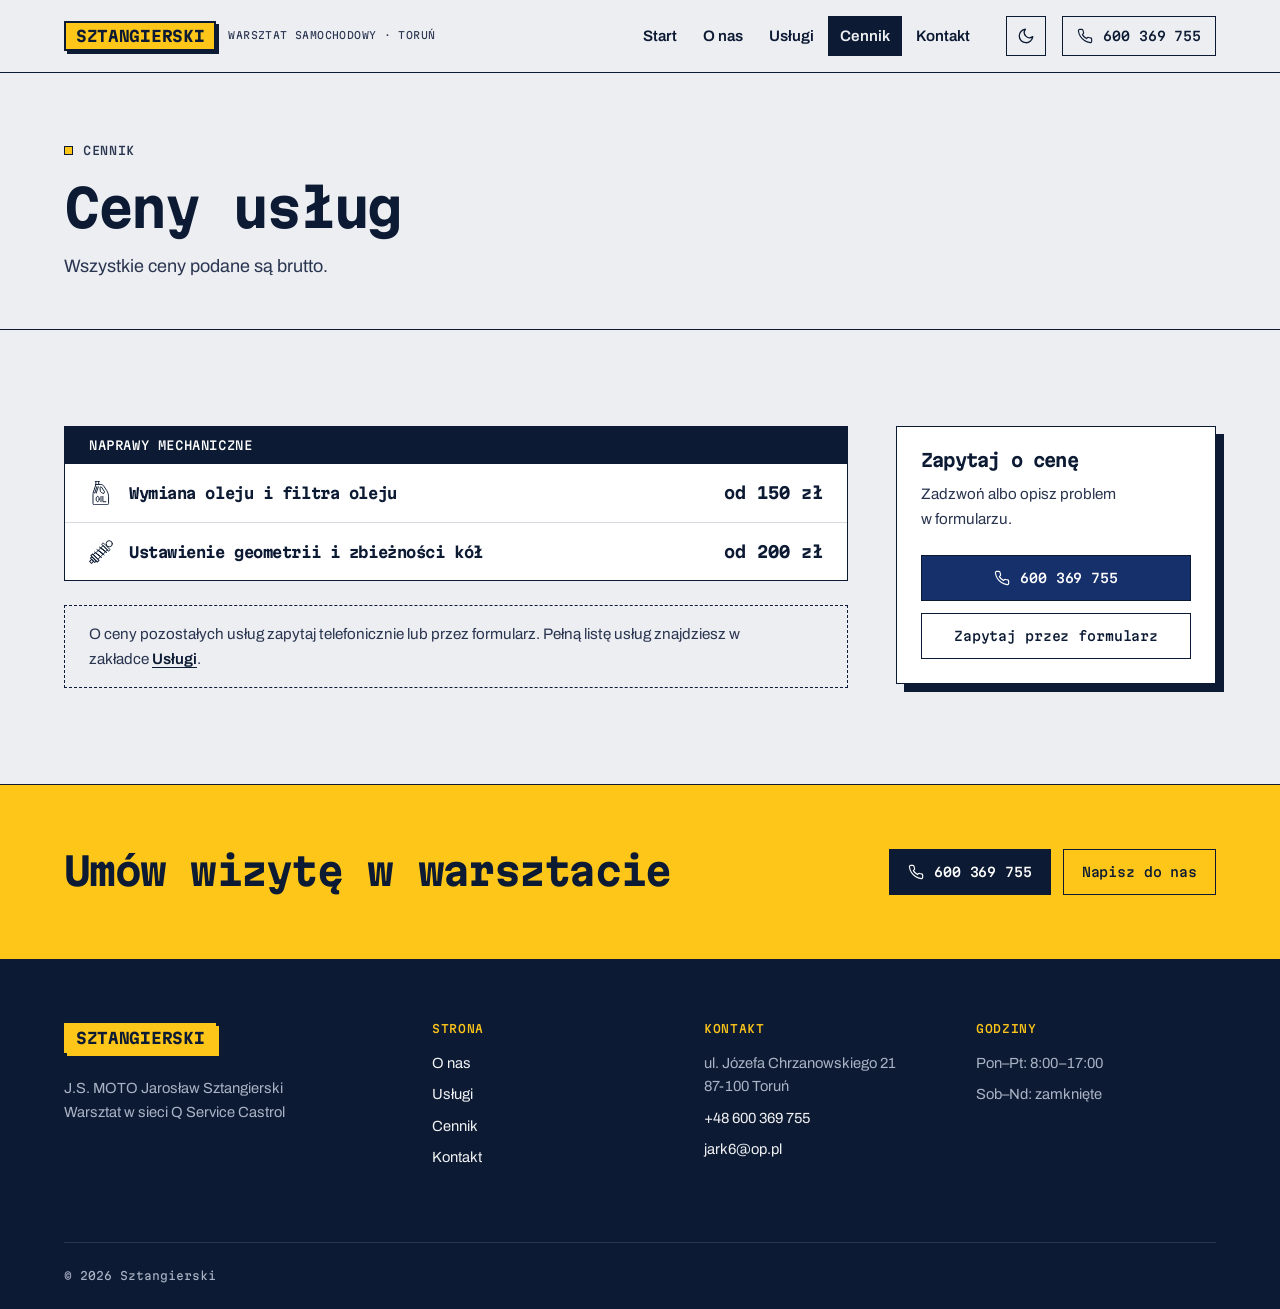
==== cennik.html @ b0773cef "Strona warsztatu Sztangierski – propozycja dla klienta Pięć podstron (start, o nas, usługi, cennik, " ====
<!DOCTYPE html>
<html lang="pl">
<head>
  <meta charset="UTF-8">
  <meta name="viewport" content="width=device-width, initial-scale=1">
  <title>Cennik – Sztangierski, warsztat samochodowy Toruń</title>
  <meta name="description" content="Cennik warsztatu J.S. MOTO w Toruniu: wymiana oleju i filtra oleju od 150 zł brutto, geometria i zbieżność kół od 200 zł brutto.">
  <meta name="theme-color" content="#eceef2">
  <meta name="color-scheme" content="light dark">
  <script>
    (function () {
      var d = document.documentElement, t = null;
      d.classList.add("js");
      try { t = localStorage.getItem("theme"); } catch (e) {}
      if (t !== "light" && t !== "dark") t = matchMedia("(prefers-color-scheme: dark)").matches ? "dark" : "light";
      d.setAttribute("data-theme", t);
    })();
  </script>
  <link rel="preconnect" href="https://fonts.googleapis.com">
  <link rel="preconnect" href="https://fonts.gstatic.com" crossorigin>
  <link href="https://fonts.googleapis.com/css2?family=Martian+Mono:wght@400;500;700&family=Archivo:wght@400;500;600;700&display=swap" rel="stylesheet">
  <link rel="stylesheet" href="css/style.css?v=8">
</head>
<body>
  <a href="#main" class="skip-link">Przejdź do treści</a>

  <header class="header">
    <div class="container header-inner">
      <a href="index.html" class="brand" aria-label="Sztangierski – strona główna">
        <span class="brand-name">Sztangierski</span>
        <span class="brand-sub">Warsztat samochodowy · Toruń</span>
      </a>
      <nav id="nav" class="nav" aria-label="Główna nawigacja">
        <ul class="nav-list">
          <li><a class="nav-link" href="index.html">Start</a></li>
          <li><a class="nav-link" href="o-nas.html">O nas</a></li>
          <li><a class="nav-link" href="uslugi.html">Usługi</a></li>
          <li><a class="nav-link" href="cennik.html" aria-current="page">Cennik</a></li>
          <li><a class="nav-link" href="kontakt.html">Kontakt</a></li>
          <li class="nav-mobile-cta"><a class="btn btn-primary btn-block" href="tel:+48600369755"><svg class="phone-ico" viewBox="0 0 24 24" fill="none" stroke="currentColor" stroke-width="1.75" stroke-linecap="round" stroke-linejoin="round" aria-hidden="true"><path d="M22 16.9v3a2 2 0 0 1-2.2 2 19.8 19.8 0 0 1-8.6-3.1 19.5 19.5 0 0 1-6-6A19.8 19.8 0 0 1 2.1 4.2 2 2 0 0 1 4.1 2h3a2 2 0 0 1 2 1.7c.1 1 .4 1.9.7 2.8a2 2 0 0 1-.5 2.1L8.1 9.9a16 16 0 0 0 6 6l1.3-1.3a2 2 0 0 1 2.1-.4c.9.3 1.8.6 2.8.7a2 2 0 0 1 1.7 2z"/></svg>Zadzwoń: 600 369 755</a></li>
        </ul>
      </nav>
      <button class="theme-toggle" type="button" aria-label="Włącz ciemny motyw" aria-pressed="false" title="Zmień motyw">
        <span class="theme-icon theme-icon-sun"><svg viewBox="0 0 24 24" fill="none" stroke="currentColor" stroke-width="1.75" stroke-linecap="round" stroke-linejoin="round" aria-hidden="true"><circle cx="12" cy="12" r="4"/><path d="M12 2v2M12 20v2M4.9 4.9l1.4 1.4M17.7 17.7l1.4 1.4M2 12h2M20 12h2M4.9 19.1l1.4-1.4M17.7 6.3l1.4-1.4"/></svg></span>
        <span class="theme-icon theme-icon-moon"><svg viewBox="0 0 24 24" fill="none" stroke="currentColor" stroke-width="1.75" stroke-linecap="round" stroke-linejoin="round" aria-hidden="true"><path d="M21 12.8A9 9 0 1 1 11.2 3a7 7 0 0 0 9.8 9.8z"/></svg></span>
      </button>
      <a class="btn btn-secondary btn-sm header-phone" href="tel:+48600369755"><svg class="phone-ico" viewBox="0 0 24 24" fill="none" stroke="currentColor" stroke-width="1.75" stroke-linecap="round" stroke-linejoin="round" aria-hidden="true"><path d="M22 16.9v3a2 2 0 0 1-2.2 2 19.8 19.8 0 0 1-8.6-3.1 19.5 19.5 0 0 1-6-6A19.8 19.8 0 0 1 2.1 4.2 2 2 0 0 1 4.1 2h3a2 2 0 0 1 2 1.7c.1 1 .4 1.9.7 2.8a2 2 0 0 1-.5 2.1L8.1 9.9a16 16 0 0 0 6 6l1.3-1.3a2 2 0 0 1 2.1-.4c.9.3 1.8.6 2.8.7a2 2 0 0 1 1.7 2z"/></svg>600 369 755</a>
      <button class="nav-toggle" aria-controls="nav" aria-expanded="false" aria-label="Otwórz menu">
        <svg class="icon-open" viewBox="0 0 24 24" fill="none" stroke="currentColor" stroke-width="1.75" stroke-linecap="round" stroke-linejoin="round" aria-hidden="true"><path d="M4 7h16M4 12h16M4 17h16"/></svg><svg class="icon-close" viewBox="0 0 24 24" fill="none" stroke="currentColor" stroke-width="1.75" stroke-linecap="round" stroke-linejoin="round" aria-hidden="true"><path d="M18 6 6 18M6 6l12 12"/></svg>
      </button>
    </div>
    <div class="scroll-progress" aria-hidden="true"><span></span></div>
  </header>

  <main id="main">
  <section class="page-head">
    <div class="container intro">
      <span class="kicker">Cennik</span>
      <h1 data-split>Ceny usług</h1>
      <p class="lead">Wszystkie ceny podane są brutto.</p>
    </div>
  </section>

    <section class="section">
      <div class="container price-layout">
        <div>
          <div class="price-group" data-reveal-group>
            <h2 data-reveal>Naprawy mechaniczne</h2>
            <div class="price-row" data-reveal><span class="svc-ico" style="-webkit-mask-image:url(images/ikony/oleje-filtry.svg);mask-image:url(images/ikony/oleje-filtry.svg)" aria-hidden="true"></span><span class="name">Wymiana oleju i filtra oleju</span><span class="val">od 150 zł</span></div>
            <div class="price-row" data-reveal><span class="svc-ico" style="-webkit-mask-image:url(images/ikony/zawieszenie.svg);mask-image:url(images/ikony/zawieszenie.svg)" aria-hidden="true"></span><span class="name">Ustawienie geometrii i zbieżności kół</span><span class="val">od 200 zł</span></div>
          </div>
          <p class="price-note" data-reveal>O ceny pozostałych usług zapytaj telefonicznie lub przez formularz. Pełną listę usług znajdziesz w zakładce <a href="uslugi.html">Usługi</a>.</p>
        </div>
        <aside class="price-aside" data-reveal>
          <h3>Zapytaj o cenę</h3>
          <p>Zadzwoń albo opisz problem w formularzu.</p>
          <a class="btn btn-primary btn-block" href="tel:+48600369755"><svg class="phone-ico" viewBox="0 0 24 24" fill="none" stroke="currentColor" stroke-width="1.75" stroke-linecap="round" stroke-linejoin="round" aria-hidden="true"><path d="M22 16.9v3a2 2 0 0 1-2.2 2 19.8 19.8 0 0 1-8.6-3.1 19.5 19.5 0 0 1-6-6A19.8 19.8 0 0 1 2.1 4.2 2 2 0 0 1 4.1 2h3a2 2 0 0 1 2 1.7c.1 1 .4 1.9.7 2.8a2 2 0 0 1-.5 2.1L8.1 9.9a16 16 0 0 0 6 6l1.3-1.3a2 2 0 0 1 2.1-.4c.9.3 1.8.6 2.8.7a2 2 0 0 1 1.7 2z"/></svg>600 369 755</a>
          <a class="btn btn-secondary btn-block" href="kontakt.html#formularz">Zapytaj przez formularz</a>
        </aside>
      </div>
    </section>

  <section class="cta-band">
    <div class="container cta-inner" data-reveal>
      <div>
        <h2>Umów wizytę w warsztacie</h2>
      </div>
      <div class="cta-actions">
        <a class="btn btn-band" href="tel:+48600369755"><svg class="phone-ico" viewBox="0 0 24 24" fill="none" stroke="currentColor" stroke-width="1.75" stroke-linecap="round" stroke-linejoin="round" aria-hidden="true"><path d="M22 16.9v3a2 2 0 0 1-2.2 2 19.8 19.8 0 0 1-8.6-3.1 19.5 19.5 0 0 1-6-6A19.8 19.8 0 0 1 2.1 4.2 2 2 0 0 1 4.1 2h3a2 2 0 0 1 2 1.7c.1 1 .4 1.9.7 2.8a2 2 0 0 1-.5 2.1L8.1 9.9a16 16 0 0 0 6 6l1.3-1.3a2 2 0 0 1 2.1-.4c.9.3 1.8.6 2.8.7a2 2 0 0 1 1.7 2z"/></svg>600 369 755</a>
        <a class="btn btn-ghost-light" href="kontakt.html#formularz">Napisz do nas</a>
      </div>
    </div>
  </section>
  </main>

  <footer class="footer">
    <div class="container">
      <div class="footer-grid">
        <div>
          <a href="index.html" class="brand" aria-label="Sztangierski – strona główna">
            <span class="brand-name">Sztangierski</span>
        <span class="brand-sub">Warsztat samochodowy · Toruń</span>
          </a>
          <p class="footer-about">J.S. MOTO Jarosław Sztangierski<br>Warsztat w sieci Q Service Castrol</p>
        </div>
        <div>
          <h3>Strona</h3>
          <ul>
            <li><a href="o-nas.html">O nas</a></li>
            <li><a href="uslugi.html">Usługi</a></li>
            <li><a href="cennik.html">Cennik</a></li>
            <li><a href="kontakt.html">Kontakt</a></li>
          </ul>
        </div>
        <div>
          <h3>Kontakt</h3>
          <ul>
            <li>ul. Józefa Chrzanowskiego 21<br>87-100 Toruń</li>
            <li><a href="tel:+48600369755">+48 600 369 755</a></li>
            <li><a href="mailto:jark6@op.pl">jark6@op.pl</a></li>
          </ul>
        </div>
        <div>
          <h3>Godziny</h3>
          <ul>
            <li>Pon–Pt: 8:00–17:00</li>
            <li>Sob–Nd: zamknięte</li>
          </ul>
        </div>
      </div>
      <div class="footer-bottom">
        <span>© <span data-year>2026</span> Sztangierski</span>
      </div>
    </div>
  </footer>

  <a href="#main" class="to-top" aria-label="Wróć na górę strony"><svg viewBox="0 0 24 24" fill="none" stroke="currentColor" stroke-width="1.75" stroke-linecap="round" stroke-linejoin="round" aria-hidden="true"><path d="M12 19V5M6 11l6-6 6 6"/></svg></a>

  <script src="js/main.js?v=8" defer></script>
</body>
</html>
---- css/style.css ----
/* =========================================================
   Sztangierski – warsztat samochodowy
   Styl: „warsztatowy” (inspiracja: szablon Fettle) –
   krój maszynowy, ostre krawędzie, cienkie ramki, twarde cienie.
   Motyw jasny:  niebieski / biały / jasnoszary
   Motyw ciemny: fiolet / czarny / ciemnoszary + żółte detale
   ========================================================= */

/* ---------- Tokeny: motyw jasny ---------- */
:root {
  /* Paleta A: granat i żółty – motyw jasny */
  --bg: #eceef2;               /* jasnoszare tło strony */
  --surface: #f6f7f9;          /* jaśniejsze sekcje */
  --card: #ffffff;             /* karty */
  --ink: #0c1a33;              /* granat – tekst i ramki */
  --text: #0c1a33;
  --text-2: #2a3550;
  --muted: #566079;
  --line: rgba(12, 26, 51, .16);   /* cienkie linie w tabelach */
  --line-strong: #0c1a33;          /* ramki kart */

  --primary: #16306b;          /* granatowe przyciski */
  --primary-hover: #10255a;
  --on-primary: #ffffff;
  --primary-text: #1a3a8a;     /* linki i wyróżnienia tekstu */
  --tag-bg: #ffc61a;           /* żółte plakietki i etykiety */
  --tag-text: #0c1a33;
  --shadow-hard: #0c1a33;      /* twardy granatowy cień kart */

  --strip-bg: #0c1a33;         /* granatowe paski nagłówków kart */
  --strip-text: #ffffff;
  --strip-accent: #ffc61a;

  --band-bg: #ffc61a;          /* żółty pas „Umów wizytę” */
  --band-text: #0c1a33;
  --band-btn-bg: #0c1a33;
  --band-btn-text: #ffffff;
  --band-btn-border: #0c1a33;

  --footer-bg: #0c1a33;
  --footer-text: #aab3c5;
  --footer-head: #ffc61a;

  --success: #15803d;
  --danger: #b91c1c;
  --map-filter: grayscale(.2);

  /* Typografia */
  --font-mono: "Martian Mono", ui-monospace, "SFMono-Regular", Consolas, monospace;
  --font-body: "Archivo", system-ui, -apple-system, "Segoe UI", sans-serif;

  /* Odstępy */
  --space-1: 4px;  --space-2: 8px;   --space-3: 12px; --space-4: 16px;
  --space-5: 24px; --space-6: 32px;  --space-7: 48px; --space-8: 64px;
  --space-9: 96px;
  --max: 1200px;

  /* Ruch */
  --ease-out: cubic-bezier(.16, 1, .3, 1);
  --ease-in: cubic-bezier(.7, 0, .84, 0);
  --ease-std: cubic-bezier(.4, 0, .2, 1);
  --dur-fast: 140ms;
  --dur: 220ms;
  --dur-slow: 600ms;

  color-scheme: light;
}

/* ---------- Tokeny: motyw ciemny ---------- */
:root[data-theme="dark"] {
  /* Paleta A: granat i żółty – motyw ciemny */
  --bg: #0a0f1c;               /* granatowa czerń */
  --surface: #0f1526;
  --card: #141b2d;             /* ciemnogranatowe karty */
  --ink: #e6eaf2;
  --text: #e6eaf2;
  --text-2: #c3cad8;
  --muted: #8e97ab;
  --line: rgba(230, 234, 242, .12);
  --line-strong: #2a3550;

  --primary: #ffc61a;          /* żółte przyciski */
  --primary-hover: #ffd34d;
  --on-primary: #0a0f1c;
  --primary-text: #7d9bff;     /* jasnoniebieskie linki */
  --tag-bg: #ffc61a;           /* żółte plakietki */
  --tag-text: #0a0f1c;
  --shadow-hard: #ffc61a;      /* żółty twardy cień */

  --strip-bg: #05080f;
  --strip-text: #e6eaf2;
  --strip-accent: #ffc61a;

  --band-bg: #ffc61a;
  --band-text: #0a0f1c;
  --band-btn-bg: #0a0f1c;
  --band-btn-text: #ffffff;
  --band-btn-border: #0a0f1c;

  --footer-bg: #05080f;
  --footer-text: #8e97ab;
  --footer-head: #ffc61a;

  --success: #4ade80;
  --danger: #f87171;
  --map-filter: invert(.92) hue-rotate(180deg) saturate(.6) brightness(.95);

  color-scheme: dark;
}

/* ---------- Baza ---------- */
*, *::before, *::after { box-sizing: border-box; }
html { scroll-behavior: smooth; -webkit-text-size-adjust: 100%; }
body {
  margin: 0; font-family: var(--font-body); font-size: 1rem; line-height: 1.6;
  color: var(--text); background: var(--bg); -webkit-font-smoothing: antialiased; overflow-x: hidden;
}
img, svg { display: block; max-width: 100%; }
h1, h2, h3, h4 {
  font-family: var(--font-mono); font-weight: 700; line-height: 1.12; letter-spacing: -0.045em;
  color: var(--ink); margin: 0; text-wrap: balance;
}
p { margin: 0; text-wrap: pretty; }
a { color: inherit; }
ul, ol { margin: 0; padding: 0; list-style: none; }
::selection { background: var(--tag-bg); color: var(--tag-text); }
:focus-visible { outline: 2px solid var(--primary); outline-offset: 3px; }
:root[data-theme="dark"] :focus-visible { outline-color: #ffc61a; }

.container { position: relative; width: 100%; max-width: var(--max); margin-inline: auto; padding-inline: 24px; }
@media (max-width: 640px) { .container { padding-inline: 16px; } }

.skip-link { position: absolute; left: 16px; top: -60px; z-index: 100; background: var(--ink); color: var(--bg); padding: 10px 16px; text-decoration: none; font-family: var(--font-mono); font-size: .8rem; transition: top var(--dur) var(--ease-out); }
.skip-link:focus { top: 12px; }

/* Etykieta sekcji: ▪ TEKST */
.kicker {
  display: inline-flex; align-items: center; gap: 10px;
  font-family: var(--font-mono); font-size: .72rem; font-weight: 500; letter-spacing: .06em;
  text-transform: uppercase; color: var(--text-2);
}
.kicker::before { content: ""; width: 9px; height: 9px; background: var(--tag-bg); border: 1px solid var(--ink); flex-shrink: 0; transition: transform var(--dur-slow) var(--ease-out); }
.lead { font-size: 1.125rem; line-height: 1.6; color: var(--text-2); }
.muted { color: var(--muted); }

/* ---------- Nagłówek ---------- */
.header {
  position: sticky; top: 0; z-index: 50; background: var(--bg);
  border-bottom: 1px solid var(--line-strong);
  transition: background-color var(--dur) var(--ease-std);
}
.header-inner { display: flex; align-items: center; gap: var(--space-4); height: 72px; }
.scroll-progress { position: absolute; left: 0; right: 0; bottom: -1px; height: 3px; pointer-events: none; }
.scroll-progress span { display: block; height: 100%; background: var(--tag-bg); transform-origin: left; transform: scaleX(var(--progress, 0)); }

/* Logo jako plakietka */
.brand { display: flex; align-items: center; gap: 12px; text-decoration: none; margin-right: auto; }
.brand-name {
  display: inline-block; padding: 6px 10px 5px;
  font-family: var(--font-mono); font-weight: 700; font-size: .95rem; letter-spacing: -.02em; text-transform: uppercase; line-height: 1;
  background: var(--tag-bg); color: var(--tag-text); border: 2px solid var(--ink);
  box-shadow: 3px 3px 0 var(--ink);
  transition: transform var(--dur) var(--ease-out), box-shadow var(--dur) var(--ease-out);
}
.brand:hover .brand-name { transform: translate(-2px, -2px); box-shadow: 5px 5px 0 var(--ink); }
.brand-sub { font-family: var(--font-mono); font-size: .62rem; line-height: 1.35; letter-spacing: .04em; text-transform: uppercase; color: var(--text-2); white-space: nowrap; }
@media (max-width: 1100px) { .brand-sub { display: none; } }

.nav { margin-right: var(--space-2); }
.nav-list { display: flex; gap: 2px; }
.nav-link {
  position: relative; display: block; padding: 8px 12px;
  font-weight: 600; font-size: .95rem; color: var(--ink); text-decoration: none;
}
.nav-link::after { content: ""; position: absolute; left: 12px; right: 12px; bottom: 3px; height: 2px; background: var(--ink); transform: scaleX(0); transform-origin: left; transition: transform var(--dur) var(--ease-out); }
.nav-link:hover::after { transform: scaleX(1); }
.nav-link[aria-current="page"] { background: var(--ink); color: var(--bg); }
.nav-link[aria-current="page"]::after { display: none; }

.theme-toggle {
  position: relative; width: 40px; height: 40px; flex-shrink: 0; border: 1px solid var(--ink);
  background: transparent; color: var(--ink); cursor: pointer; display: grid; place-items: center; overflow: hidden;
  transition: background-color var(--dur-fast) var(--ease-std), transform var(--dur-fast) var(--ease-std);
}
.theme-toggle:hover { background: var(--card); }
.theme-toggle:active { transform: scale(.94); }
.theme-icon { position: absolute; inset: 0; display: grid; place-items: center; transition: transform 450ms var(--ease-out), opacity 250ms var(--ease-std); }
.theme-icon svg { width: 18px; height: 18px; }
:root[data-theme="dark"] .theme-icon-sun { color: #ffc61a; }
:root[data-theme="light"] .theme-icon-sun, :root:not([data-theme]) .theme-icon-sun { transform: rotate(90deg) scale(.4); opacity: 0; }
:root[data-theme="dark"] .theme-icon-moon { transform: rotate(-90deg) scale(.4); opacity: 0; }

.header-phone { display: inline-flex; }

.nav-toggle {
  display: none; width: 40px; height: 40px; border: 1px solid var(--ink); background: transparent; cursor: pointer;
  align-items: center; justify-content: center; color: var(--ink);
}
.nav-toggle svg { width: 20px; height: 20px; }
.nav-toggle .icon-close { display: none; }
.nav-toggle[aria-expanded="true"] { background: var(--ink); color: var(--bg); }
.nav-toggle[aria-expanded="true"] .icon-open { display: none; }
.nav-toggle[aria-expanded="true"] .icon-close { display: block; }

@media (max-width: 960px) {
  .header .header-phone { display: none; }
  .brand-sub { display: none; }
  .nav-toggle { display: inline-flex; }
  .nav {
    position: absolute; top: 72px; left: 0; right: 0; margin: 0;
    background: var(--bg); border-bottom: 1px solid var(--line-strong);
    clip-path: inset(0 0 100% 0); visibility: hidden;
    transition: clip-path 200ms var(--ease-in), visibility 0s linear 200ms;
  }
  .nav.open { clip-path: inset(0 0 0 0); visibility: visible; transition: clip-path 380ms var(--ease-out), visibility 0s; }
  .nav-list { flex-direction: column; padding: 8px 16px 20px; gap: 0; }
  .nav-link { padding: 14px 4px; border-bottom: 1px solid var(--line); font-family: var(--font-mono); font-size: .9rem; }
  .nav-link[aria-current="page"] { background: none; color: var(--primary-text); }
  .nav-link::after { display: none; }
  .nav-mobile-cta { display: block !important; margin-top: 16px; }
}
.nav-mobile-cta { display: none; }

/* ---------- Przyciski ---------- */
.btn {
  position: relative; display: inline-flex; align-items: center; justify-content: center; gap: 10px;
  min-height: 46px; padding: 11px 18px;
  font-family: var(--font-mono); font-weight: 500; font-size: .8rem; letter-spacing: -.01em;
  text-decoration: none; cursor: pointer; border: 1px solid var(--ink); border-radius: 0;
  transition: transform var(--dur-fast) var(--ease-out), box-shadow var(--dur-fast) var(--ease-out),
              background-color var(--dur-fast) var(--ease-std), color var(--dur-fast) var(--ease-std);
}
.btn svg { width: 16px; height: 16px; flex-shrink: 0; transition: transform var(--dur) var(--ease-out); }
.btn:hover { transform: translate(-2px, -2px); box-shadow: 3px 3px 0 var(--ink); }
.btn:active { transform: translate(0, 0); box-shadow: 0 0 0 var(--ink); }
.btn-primary { background: var(--primary); color: var(--on-primary); border-color: var(--ink); }
.btn-primary:hover .arrow { transform: translateX(3px); }
.btn-secondary { background: transparent; color: var(--ink); }
.btn-secondary:hover { background: var(--card); }
.btn-band { background: var(--band-btn-bg); color: var(--band-btn-text); border-color: var(--band-btn-bg); }
.btn-band:hover { box-shadow: 3px 3px 0 var(--band-btn-border); }
.btn-ghost-light { color: var(--band-text); border-color: var(--band-text); background: transparent; }
.btn-ghost-light:hover { box-shadow: 3px 3px 0 var(--band-text); }
.btn-sm { min-height: 40px; padding: 8px 14px; }
.btn-block { width: 100%; }
.btn:hover .phone-ico { animation: ring 600ms var(--ease-std); }
@keyframes ring { 0%, 100% { transform: rotate(0); } 20% { transform: rotate(-14deg); } 40% { transform: rotate(12deg); } 60% { transform: rotate(-8deg); } 80% { transform: rotate(5deg); } }

.text-link {
  display: inline-flex; align-items: center; gap: 8px; padding: 6px 0;
  font-family: var(--font-mono); font-weight: 500; font-size: .8rem; color: var(--ink);
  text-decoration: underline; text-decoration-thickness: 1px; text-underline-offset: 5px;
}
.text-link svg { width: 16px; height: 16px; transition: transform var(--dur) var(--ease-out); }
.text-link:hover { color: var(--primary-text); }
.text-link:hover svg { transform: translateX(4px); }

/* ---------- Hero (strona główna) ---------- */
.hero { padding: var(--space-8) 0 var(--space-9); border-bottom: 1px solid var(--line-strong); }
.hero-grid { display: grid; grid-template-columns: 1.15fr .85fr; gap: var(--space-8); align-items: center; }
.hero .kicker {
  padding: 6px 12px 6px 10px; background: var(--card); border: 1px solid var(--line-strong);
}
.hero h1 { font-size: clamp(2.2rem, 4.6vw, 3.6rem); margin: var(--space-5) 0 var(--space-5); }
.hero .lead { max-width: 520px; }
.hero-actions { display: flex; flex-wrap: wrap; gap: var(--space-3); margin-top: var(--space-6); }
.hl { background: var(--tag-bg); color: var(--tag-text); padding: 0 .12em; margin: 0 -.04em; box-decoration-break: clone; -webkit-box-decoration-break: clone; }

.hero-facts { display: flex; flex-wrap: wrap; gap: var(--space-3) var(--space-5); margin-top: var(--space-6); }
.hero-facts li { display: flex; align-items: center; gap: 8px; font-family: var(--font-mono); font-size: .7rem; letter-spacing: .03em; text-transform: uppercase; color: var(--text-2); }
.hero-facts svg { width: 16px; height: 16px; color: var(--ink); }
@media (max-width: 900px) { .hero { padding: var(--space-7) 0 var(--space-8); } .hero-grid { grid-template-columns: 1fr; gap: var(--space-7); } }

/* Karta danych warsztatu (jak „karta cennika”) */
.info-panel {
  position: relative; background: var(--card); border: 1px solid var(--line-strong);
  box-shadow: 8px 8px 0 var(--shadow-hard);
}
.info-panel-head { background: var(--strip-bg); color: var(--strip-text); padding: var(--space-3) var(--space-5) var(--space-4); }
.info-panel-head .status { font-family: var(--font-mono); font-size: .68rem; text-transform: uppercase; letter-spacing: .04em; color: var(--strip-accent); }
.info-panel h2 { font-size: 1.05rem; margin-top: 6px; color: var(--strip-text); letter-spacing: -.03em; }
.status { display: inline-flex; align-items: center; gap: 8px; font-weight: 600; font-size: .9rem; }
.status-dot { width: 8px; height: 8px; background: currentColor; position: relative; flex-shrink: 0; opacity: .6; }
.status.is-open { color: var(--success); }
.info-panel-head .status.is-open { color: #4ade80; }
.status.is-open .status-dot { opacity: 1; }
.status.is-open .status-dot::after { content: ""; position: absolute; inset: -4px; border: 1px solid currentColor; opacity: 0; animation: pulse 2.2s var(--ease-out) infinite; }
.status.is-closed { color: var(--muted); }
.info-panel-head .status.is-closed { color: var(--strip-accent); }
@keyframes pulse { 0% { transform: scale(.6); opacity: .8; } 100% { transform: scale(1.8); opacity: 0; } }
.info-rows { margin: 0; padding: 0 var(--space-5); }
.info-row { display: flex; gap: var(--space-4); padding: var(--space-4) 0; border-bottom: 1px solid var(--line); }
.info-row:last-child { border-bottom: 0; }
.info-row svg { width: 18px; height: 18px; color: var(--ink); flex-shrink: 0; margin-top: 2px; }
.info-row dt { font-family: var(--font-mono); font-size: .65rem; text-transform: uppercase; letter-spacing: .05em; color: var(--muted); }
.info-row dd { margin: 2px 0 0; font-weight: 600; color: var(--ink); }
.info-row a { text-decoration: none; }
.info-row a:hover { text-decoration: underline; text-underline-offset: 3px; }
.info-panel-foot { padding: var(--space-4) var(--space-5) var(--space-5); border-top: 1px solid var(--line); }

/* ---------- Nagłówek podstrony ---------- */
.page-head { padding: var(--space-8) 0 var(--space-7); border-bottom: 1px solid var(--line-strong); }
.page-head h1 { font-size: clamp(2rem, 4.2vw, 3.2rem); margin: var(--space-4) 0; max-width: 820px; }
.page-head .lead { max-width: 640px; }

/* ---------- Sekcje ---------- */
.section { position: relative; padding: var(--space-9) 0; }
.section + .section { border-top: 1px solid var(--line-strong); }
.section-gray { background: var(--surface); }
@media (max-width: 640px) { .section { padding: var(--space-8) 0; } }
.section-head { display: grid; grid-template-columns: 1fr auto; gap: var(--space-6); align-items: end; margin-bottom: var(--space-7); }
.section-head h2 { font-size: clamp(1.7rem, 3.2vw, 2.5rem); margin-top: var(--space-3); max-width: 640px; }
.section-head .lead { font-size: 1rem; max-width: 380px; }
@media (max-width: 800px) { .section-head { grid-template-columns: 1fr; gap: var(--space-4); margin-bottom: var(--space-6); } }
.h2 { font-size: clamp(1.7rem, 3.2vw, 2.5rem); margin: var(--space-3) 0 var(--space-5); }

/* ---------- Lista usług na stronie głównej (tabela) ---------- */
.service-list { display: grid; grid-template-columns: repeat(2, 1fr); border: 1px solid var(--line-strong); background: var(--card); }
.service-list > li { border-bottom: 1px solid var(--line); }
.service-list > li:nth-child(odd) { border-right: 1px solid var(--line); }
.service-list > li:nth-last-child(-n+2) { border-bottom: 0; }
.service-item {
  display: grid; grid-template-columns: 44px 1fr 24px; gap: var(--space-3); align-items: start;
  padding: var(--space-5); text-decoration: none; color: inherit; height: 100%;
  transition: background-color var(--dur-fast) var(--ease-std);
}
.service-item:hover { background: var(--surface); }
.service-num { font-family: var(--font-mono); font-size: .7rem; color: var(--muted); padding-top: 4px; }
.service-item h3 { font-size: 1.05rem; margin-bottom: 6px; letter-spacing: -.035em; }
.service-item p { color: var(--text-2); font-size: .92rem; }
.service-arrow { color: var(--ink); padding-top: 2px; transition: transform var(--dur) var(--ease-out); }
.service-arrow svg { width: 18px; height: 18px; }
.service-item:hover .service-arrow { transform: translateX(4px); }
@media (max-width: 800px) {
  .service-list { grid-template-columns: 1fr; }
  .service-list > li:nth-child(odd) { border-right: 0; }
  .service-list > li:nth-last-child(2) { border-bottom: 1px solid var(--line); }
  .service-item { padding: var(--space-4); grid-template-columns: 36px 1fr 20px; }
}
.section-foot { margin-top: var(--space-5); display: flex; justify-content: flex-end; }

/* ---------- Ikonki usług (zestaw z profilu warsztatu, barwione kolorem motywu) ---------- */
.svc-ico {
  display: inline-block; flex-shrink: 0; width: 26px; height: 26px; background-color: currentColor;
  -webkit-mask-repeat: no-repeat; mask-repeat: no-repeat; -webkit-mask-position: center; mask-position: center;
  -webkit-mask-size: contain; mask-size: contain;
}
.service-item .svc-ico { width: 34px; height: 34px; margin-bottom: var(--space-3); color: var(--ink); transition: transform var(--dur) var(--ease-out), color var(--dur-fast) var(--ease-std); }
.service-item:hover .svc-ico { transform: translateY(-2px) rotate(-6deg); color: var(--primary-text); }
:root[data-theme="dark"] .service-item:hover .svc-ico { color: var(--tag-bg); }

.category-items li { display: grid; grid-template-columns: 40px 1fr; gap: var(--space-3); align-items: start; }
.category-items .ico-box {
  width: 40px; height: 40px; display: grid; place-items: center; border: 1px solid var(--line-strong); color: var(--ink);
  transition: background-color var(--dur) var(--ease-std), color var(--dur) var(--ease-std), transform var(--dur) var(--ease-out), box-shadow var(--dur) var(--ease-out);
}
.category-items .ico-box .svc-ico { width: 24px; height: 24px; }
.category-items li:hover .ico-box { background: var(--tag-bg); color: var(--tag-text); transform: translate(-2px, -2px); box-shadow: 2px 2px 0 var(--ink); }

.price-row .svc-ico { width: 24px; height: 24px; color: var(--ink); align-self: center; }

/* ---------- Kroki ---------- */
.steps { display: grid; grid-template-columns: repeat(4, 1fr); gap: var(--space-5); counter-reset: step; }
.step { position: relative; padding-top: 64px; }
.step::before {
  counter-increment: step; content: counter(step, decimal-leading-zero);
  position: absolute; top: 0; left: 0; width: 42px; height: 42px; display: grid; place-items: center;
  font-family: var(--font-mono); font-size: .78rem; font-weight: 700; color: var(--ink);
  background: var(--card); border: 1px solid var(--line-strong); z-index: 1;
  transition: background-color var(--dur) var(--ease-std), color var(--dur) var(--ease-std), transform var(--dur) var(--ease-out);
}
.step:first-child::before, .step:hover::before { background: var(--tag-bg); color: var(--tag-text); }
.step::after {
  content: ""; position: absolute; top: 21px; left: 42px; right: calc(var(--space-5) * -1); height: 1px; background: var(--line-strong);
  transform: scaleX(0); transform-origin: left; transition: transform 800ms var(--ease-out) calc(var(--i, 0) * 120ms + 200ms);
}
.step.visible::after, html:not(.js) .step::after { transform: scaleX(1); }
.step:last-child::after { display: none; }
.step h3 { font-size: 1.05rem; margin-bottom: var(--space-2); }
.step p { color: var(--text-2); font-size: .95rem; }
@media (max-width: 900px) { .steps { grid-template-columns: 1fr 1fr; row-gap: var(--space-7); } .step:nth-child(2)::after { display: none; } }
@media (max-width: 560px) { .steps { grid-template-columns: 1fr; } .step::after { display: none; } }

/* ---------- Galeria ---------- */
.gallery { display: grid; gap: var(--space-3); grid-template-columns: 2fr 1fr 1fr; grid-template-rows: repeat(2, minmax(200px, 270px)); }
.gallery li:nth-child(1) { grid-row: 1 / 3; }
.gallery li:nth-child(2) { grid-column: 2 / 4; }
@media (max-width: 800px) {
  .gallery { grid-template-columns: 1fr 1fr; grid-template-rows: none; grid-auto-rows: 180px; }
  .gallery li:nth-child(1) { grid-row: auto; grid-column: 1 / 3; }
  .gallery li:nth-child(2) { grid-column: auto; }
  .gallery li:nth-child(4) { grid-column: 1 / 3; }
}
@media (max-width: 480px) { .gallery { grid-auto-rows: 150px; } }
.g-item { position: relative; display: block; width: 100%; height: 100%; padding: 0; border: 1px solid var(--line-strong); overflow: hidden; cursor: zoom-in; background: var(--card); }
.g-item img { width: 100%; height: 100%; object-fit: cover; transition: transform 800ms var(--ease-out); }
.g-item:hover img, .g-item:focus-visible img { transform: scale(1.05); }
.g-cap {
  position: absolute; left: 12px; bottom: 12px; z-index: 1; display: inline-flex; align-items: center; gap: 10px;
  padding: 6px 10px; background: var(--tag-bg); color: var(--tag-text); border: 1px solid var(--ink);
  font-family: var(--font-mono); font-size: .66rem; font-weight: 500; text-transform: uppercase; letter-spacing: .04em; text-align: left;
  transition: transform var(--dur) var(--ease-out);
}
.g-cap svg { width: 14px; height: 14px; flex-shrink: 0; }
.g-item:hover .g-cap { transform: translate(-2px, -2px); box-shadow: 3px 3px 0 var(--ink); }
@media (max-width: 640px) { .g-cap { left: 8px; bottom: 8px; font-size: .6rem; } .g-cap svg { display: none; } }
.js .gallery li[data-reveal] { transform: none; opacity: 1; }
.js .gallery li[data-reveal] .g-item::before { content: ""; position: absolute; inset: 0; z-index: 2; pointer-events: none; background: var(--bg); transform-origin: top; transition: transform 900ms var(--ease-out); transition-delay: calc(var(--i, 0) * 80ms); }
.js .gallery li[data-reveal].visible .g-item::before { transform: scaleY(0); }

/* Podgląd pełnoekranowy */
.lightbox { width: 100vw; height: 100dvh; max-width: none; max-height: none; margin: 0; padding: 0; border: 0; background: transparent; color: #fff; overflow: hidden; }
.lightbox::backdrop { background: rgba(5, 6, 10, .92); }
.lightbox[open] { display: grid; place-items: center; animation: lbIn 320ms var(--ease-out); }
.lightbox[open]::backdrop { animation: fadeIn 260ms var(--ease-std) forwards; }
.lightbox.closing { animation: lbOut 180ms var(--ease-in) forwards; }
.lightbox.closing::backdrop { animation: fadeOut 180ms var(--ease-in) forwards; }
@keyframes lbIn { from { opacity: 0; transform: scale(.96); } }
@keyframes lbOut { to { opacity: 0; transform: scale(.97); } }
@keyframes fadeIn { from { opacity: 0; } }
@keyframes fadeOut { to { opacity: 0; } }
.lb-figure { margin: 0; display: grid; justify-items: center; gap: 12px; max-width: min(92vw, 1400px); }
.lb-img { max-width: 100%; max-height: 80dvh; width: auto; height: auto; border: 1px solid rgba(255, 255, 255, .25); user-select: none; touch-action: pan-y; transition: opacity 200ms var(--ease-std), transform 340ms var(--ease-out); }
.lb-img.leave-left { opacity: 0; transform: translateX(-40px); }
.lb-img.leave-right { opacity: 0; transform: translateX(40px); }
.lb-cap { display: flex; gap: 16px; align-items: baseline; font-size: .95rem; color: #e4e4e7; padding-inline: 16px; }
.lb-count { font-family: var(--font-mono); font-size: .75rem; color: #ffc61a; white-space: nowrap; }
.lb-btn { position: absolute; width: 46px; height: 46px; display: grid; place-items: center; cursor: pointer; color: #fff; background: transparent; border: 1px solid rgba(255, 255, 255, .5); transition: background-color var(--dur-fast) var(--ease-std); }
.lb-btn:hover { background: rgba(255, 255, 255, .12); }
.lb-btn svg { width: 20px; height: 20px; }
.lb-close { top: 20px; right: 20px; }
.lb-prev { left: 20px; top: 50%; margin-top: -23px; }
.lb-next { right: 20px; top: 50%; margin-top: -23px; }
@media (max-width: 640px) {
  .lb-prev, .lb-next { top: auto; bottom: 20px; margin-top: 0; }
  .lb-prev { left: calc(50% - 56px); } .lb-next { right: calc(50% - 56px); }
  .lb-img { max-height: 70dvh; } .lb-figure { margin-bottom: 60px; }
}

/* ---------- O nas ---------- */
.prose p + p { margin-top: var(--space-4); }
.prose p { color: var(--text-2); }
.prose-wide { max-width: 760px; }
.prose-wide p { font-size: 1.1rem; }
.values { display: grid; grid-template-columns: repeat(3, 1fr); border: 1px solid var(--line-strong); background: var(--card); }
.value-card { padding: var(--space-6); border-right: 1px solid var(--line); transition: background-color var(--dur-fast) var(--ease-std); }
.value-card:last-child { border-right: 0; }
.value-card:hover { background: var(--surface); }
.value-card h3 { font-size: 1.05rem; margin-bottom: var(--space-3); }
.value-card h3::before { content: ""; display: block; width: 24px; height: 4px; background: var(--tag-bg); margin-bottom: var(--space-4); transition: width 400ms var(--ease-out); }
.value-card:hover h3::before { width: 48px; }
.value-card p { color: var(--text-2); }
@media (max-width: 800px) { .values { grid-template-columns: 1fr; } .value-card { border-right: 0; border-bottom: 1px solid var(--line); } .value-card:last-child { border-bottom: 0; } }

.perks { display: grid; grid-template-columns: repeat(3, 1fr); gap: var(--space-5); }
.perk { padding: var(--space-6); background: var(--card); border: 1px solid var(--line-strong); transition: transform var(--dur) var(--ease-out), box-shadow var(--dur) var(--ease-out); }
.perk:hover, .js .perk[data-reveal].visible:hover { transform: translate(-3px, -3px); box-shadow: 6px 6px 0 var(--shadow-hard); }
.perk-ico { width: 44px; height: 44px; display: grid; place-items: center; margin-bottom: var(--space-5); background: var(--tag-bg); color: var(--tag-text); border: 1px solid var(--ink); }
.perk-ico svg { width: 22px; height: 22px; }
.perk h3 { font-size: 1.05rem; margin-bottom: var(--space-2); }
.perk p { color: var(--text-2); }
@media (max-width: 800px) { .perks { grid-template-columns: 1fr; } }

/* ---------- Usługi (kategorie) ---------- */
.category { display: grid; grid-template-columns: 1fr 2fr; gap: var(--space-7); padding: var(--space-7) 0; border-top: 1px solid var(--line-strong); }
.category:first-child { border-top: 0; padding-top: 0; }
.category-head { position: sticky; top: 100px; align-self: start; }
.category-head .num { display: inline-block; font-family: var(--font-mono); font-size: .72rem; font-weight: 700; padding: 4px 8px; background: var(--tag-bg); color: var(--tag-text); border: 1px solid var(--ink); }
.category-head h2 { font-size: 1.6rem; margin: var(--space-4) 0 var(--space-3); }
.category-head p { color: var(--text-2); }
.category-head .count { margin-top: var(--space-3); font-family: var(--font-mono); font-size: .7rem; text-transform: uppercase; color: var(--muted); }
.category-items { display: grid; grid-template-columns: 1fr 1fr; border: 1px solid var(--line-strong); background: var(--card); }
.category-items li { padding: var(--space-4) var(--space-5); border-bottom: 1px solid var(--line); transition: background-color var(--dur-fast) var(--ease-std); }
.category-items li:nth-child(odd) { border-right: 1px solid var(--line); }
.category-items li:hover { background: var(--surface); }
.category-items strong { display: block; font-family: var(--font-mono); font-size: .88rem; font-weight: 700; letter-spacing: -.03em; color: var(--ink); }
.category-items span { display: block; color: var(--text-2); font-size: .9rem; margin-top: 4px; }
@media (max-width: 800px) {
  .category { grid-template-columns: 1fr; gap: var(--space-5); padding: var(--space-6) 0; }
  .category-head { position: static; }
  .category-items { grid-template-columns: 1fr; }
  .category-items li:nth-child(odd) { border-right: 0; }
}

/* ---------- Cennik ---------- */
.price-layout { display: grid; grid-template-columns: 1fr 320px; gap: var(--space-7); align-items: start; }
@media (max-width: 960px) { .price-layout { grid-template-columns: 1fr; } }
.price-group { border: 1px solid var(--line-strong); background: var(--card); }
.price-group h2 { font-size: .75rem; font-weight: 500; letter-spacing: .05em; text-transform: uppercase; padding: 12px var(--space-5); background: var(--strip-bg); color: var(--strip-text); }
.price-row { display: flex; align-items: baseline; gap: var(--space-4); padding: var(--space-4) var(--space-5); border-bottom: 1px solid var(--line); transition: background-color var(--dur-fast) var(--ease-std); }
.price-row:last-child { border-bottom: 0; }
.price-row:hover { background: var(--surface); }
.price-row .name { flex: 1; font-family: var(--font-mono); font-size: .92rem; font-weight: 700; letter-spacing: -.03em; color: var(--ink); }
.price-row .val { font-family: var(--font-mono); font-weight: 700; font-size: 1rem; color: var(--ink); white-space: nowrap; }
.price-note { margin-top: var(--space-5); padding: var(--space-4) var(--space-5); border: 1px dashed var(--line-strong); color: var(--text-2); font-size: .95rem; }
.price-note a { color: var(--ink); font-weight: 600; text-underline-offset: 3px; }
.price-aside { position: sticky; top: 100px; background: var(--card); border: 1px solid var(--line-strong); box-shadow: 8px 8px 0 var(--shadow-hard); padding: var(--space-5); }
.price-aside h3 { font-size: 1.1rem; margin-bottom: var(--space-3); }
.price-aside p { color: var(--text-2); font-size: .95rem; margin-bottom: var(--space-5); }
.price-aside .btn + .btn { margin-top: var(--space-3); }
@media (max-width: 960px) { .price-aside { position: static; } }

/* ---------- Kontakt ---------- */
.contact-grid { display: grid; grid-template-columns: 1fr 1fr; gap: var(--space-7); align-items: start; }
@media (max-width: 900px) { .contact-grid { grid-template-columns: 1fr; } }
.contact-list { border: 1px solid var(--line-strong); background: var(--card); }
.contact-list li { display: flex; gap: var(--space-4); padding: var(--space-5); border-bottom: 1px solid var(--line); }
.contact-list li:last-child { border-bottom: 0; }
.contact-list .ico { width: 40px; height: 40px; display: grid; place-items: center; flex-shrink: 0; border: 1px solid var(--ink); color: var(--ink); transition: background-color var(--dur) var(--ease-std), color var(--dur) var(--ease-std); }
.contact-list li:hover .ico { background: var(--tag-bg); color: var(--tag-text); }
.contact-list .ico svg { width: 18px; height: 18px; }
.contact-list .c-label { font-family: var(--font-mono); font-size: .65rem; text-transform: uppercase; letter-spacing: .05em; color: var(--muted); }
.contact-list .c-value { font-family: var(--font-mono); font-weight: 700; font-size: 1rem; letter-spacing: -.03em; color: var(--ink); text-decoration: none; }
.contact-list a.c-value:hover { text-decoration: underline; text-underline-offset: 4px; }

.hours-card { border: 1px solid var(--line-strong); background: var(--card); box-shadow: 8px 8px 0 var(--shadow-hard); }
.hours-card-head { display: flex; justify-content: space-between; align-items: center; gap: var(--space-4); padding: 12px var(--space-5); background: var(--strip-bg); color: var(--strip-text); }
.hours-card h2 { font-size: .75rem; font-weight: 500; letter-spacing: .05em; text-transform: uppercase; color: var(--strip-text); }
.hours-card-head .status { font-family: var(--font-mono); font-size: .65rem; text-transform: uppercase; color: var(--strip-accent); }
.hours-card-head .status.is-open { color: #4ade80; }
@media (max-width: 520px) { .hours-card-head { flex-direction: column; align-items: flex-start; gap: 4px; } }
.hours { width: 100%; border-collapse: collapse; }
.hours th, .hours td { padding: 12px var(--space-5); border-bottom: 1px solid var(--line); text-align: left; font-weight: 400; }
.hours td { text-align: right; font-family: var(--font-mono); font-size: .85rem; font-weight: 700; }
.hours tr:last-child th, .hours tr:last-child td { border-bottom: 0; }
.hours .closed { color: var(--muted); font-weight: 400; }
.hours tr.today { background: var(--surface); }
.hours tr.today th { font-weight: 700; }
.hours tr.today th::after { content: "dziś"; margin-left: 8px; padding: 2px 6px; font-family: var(--font-mono); font-size: .6rem; text-transform: uppercase; background: var(--tag-bg); color: var(--tag-text); vertical-align: 2px; }

.map-wrap { margin-top: var(--space-7); border: 1px solid var(--line-strong); background: var(--card); aspect-ratio: 21 / 8; }
.map-wrap iframe { width: 100%; height: 100%; border: 0; display: block; filter: var(--map-filter); }
@media (max-width: 640px) { .map-wrap { aspect-ratio: 4 / 3; } }

/* ---------- Formularz ---------- */
.form-section { display: grid; grid-template-columns: 1fr 1.6fr; gap: var(--space-8); }
@media (max-width: 900px) { .form-section { grid-template-columns: 1fr; gap: var(--space-6); } }
.form-card { background: var(--card); border: 1px solid var(--line-strong); box-shadow: 8px 8px 0 var(--shadow-hard); padding: var(--space-6); }
@media (max-width: 640px) { .form-card { padding: var(--space-5); box-shadow: 5px 5px 0 var(--shadow-hard); } }
.form-grid { display: grid; grid-template-columns: 1fr 1fr; gap: var(--space-5); }
.form-grid .full { grid-column: 1 / -1; }
@media (max-width: 640px) { .form-grid { grid-template-columns: 1fr; } }
.field label { display: block; font-family: var(--font-mono); font-weight: 500; font-size: .7rem; text-transform: uppercase; letter-spacing: .04em; margin-bottom: 8px; color: var(--ink); }
.field label .opt { color: var(--muted); text-transform: none; letter-spacing: 0; }
.field input, .field select, .field textarea {
  width: 100%; min-height: 46px; padding: 11px 13px; font: inherit; font-size: 1rem; color: var(--text);
  background: var(--bg); border: 1px solid var(--line-strong); border-radius: 0;
  transition: box-shadow var(--dur-fast) var(--ease-std), background-color var(--dur-fast) var(--ease-std);
}
.field select { appearance: none; background-image: url("data:image/svg+xml,%3Csvg xmlns='http://www.w3.org/2000/svg' width='18' height='18' viewBox='0 0 24 24' fill='none' stroke='%23808898' stroke-width='2' stroke-linecap='square'%3E%3Cpath d='m6 9 6 6 6-6'/%3E%3C/svg%3E"); background-repeat: no-repeat; background-position: right 12px center; padding-right: 40px; cursor: pointer; }
.field select option { background: var(--card); color: var(--text); }
.field textarea { min-height: 140px; resize: vertical; }
.field input:focus, .field select:focus, .field textarea:focus { outline: none; background: var(--card); box-shadow: 3px 3px 0 var(--primary); }
:root[data-theme="dark"] .field input:focus, :root[data-theme="dark"] .field select:focus, :root[data-theme="dark"] .field textarea:focus { box-shadow: 3px 3px 0 #ffc61a; }
.field .hint { font-size: .85rem; color: var(--muted); margin-top: 6px; }
.field .error { font-size: .85rem; color: var(--danger); margin-top: 6px; display: none; }
.field.invalid input, .field.invalid textarea { border-color: var(--danger); }
.field.invalid .error { display: block; animation: fadeUp 260ms var(--ease-out); }
.field.shake input, .field.shake textarea, .field.shake .consent { animation: shake 340ms var(--ease-std); }
@keyframes shake { 0%, 100% { transform: none; } 25% { transform: translateX(-5px); } 50% { transform: translateX(4px); } 75% { transform: translateX(-2px); } }
.consent { display: flex; gap: 12px; align-items: flex-start; font-family: var(--font-body) !important; text-transform: none !important; letter-spacing: 0 !important; font-size: .92rem !important; font-weight: 400 !important; color: var(--text-2) !important; cursor: pointer; }
.consent input { width: 20px; height: 20px; min-height: 0; margin: 2px 0 0; accent-color: var(--primary); flex-shrink: 0; cursor: pointer; }
.rodo { margin-top: var(--space-3); border: 1px dashed var(--line-strong); }
.rodo summary { cursor: pointer; padding: 10px var(--space-4); font-family: var(--font-mono); font-size: .68rem; text-transform: uppercase; letter-spacing: .04em; color: var(--text-2); list-style: none; display: flex; justify-content: space-between; align-items: center; }
.rodo summary::-webkit-details-marker { display: none; }
.rodo summary::after { content: "+"; font-size: 1rem; line-height: 1; transition: transform var(--dur) var(--ease-out); }
.rodo[open] summary::after { transform: rotate(45deg); }
.rodo summary:hover { color: var(--ink); }
.rodo-body { padding: 0 var(--space-4) var(--space-4); font-size: .85rem; line-height: 1.55; color: var(--text-2); }
.rodo-body p + p { margin-top: var(--space-2); }
.rodo[open] .rodo-body { animation: fadeUp 300ms var(--ease-out); }
.form-actions { display: flex; flex-wrap: wrap; align-items: center; justify-content: space-between; gap: var(--space-4); }
.form-actions small { font-family: var(--font-mono); font-size: .65rem; text-transform: uppercase; color: var(--muted); }
.form-status { display: none; margin-top: var(--space-5); padding: var(--space-4); border: 1px solid currentColor; color: var(--success); }
.form-status.show { display: block; animation: fadeUp 400ms var(--ease-out); }

/* ---------- Pas „Umów wizytę” ---------- */
.cta-band { background: var(--band-bg); color: var(--band-text); padding: var(--space-8) 0; border-top: 1px solid var(--line-strong); }
.cta-inner { display: flex; flex-wrap: wrap; align-items: center; justify-content: space-between; gap: var(--space-5); }
.cta-band h2 { color: var(--band-text); font-size: clamp(1.6rem, 3.2vw, 2.4rem); }
.cta-actions { display: flex; flex-wrap: wrap; gap: var(--space-3); }

/* ---------- Stopka ---------- */
.footer { background: var(--footer-bg); color: var(--footer-text); font-size: .92rem; padding: var(--space-8) 0 0; }
.footer-grid { display: grid; grid-template-columns: 1.4fr 1fr 1fr 1fr; gap: var(--space-6); }
@media (max-width: 900px) { .footer-grid { grid-template-columns: 1fr 1fr; } }
@media (max-width: 520px) { .footer-grid { grid-template-columns: 1fr; } }
.footer .brand-name { box-shadow: 3px 3px 0 var(--footer-head); border-color: var(--footer-head); }
.footer .brand-sub { display: none; }
.footer h3 { font-family: var(--font-mono); color: var(--footer-head); font-size: .7rem; font-weight: 500; letter-spacing: .06em; text-transform: uppercase; margin-bottom: var(--space-4); }
.footer li { margin-bottom: 8px; }
.footer a { color: #f1f2f4; text-decoration: none; }
.footer a:hover { text-decoration: underline; text-underline-offset: 3px; }
.footer-about { margin-top: var(--space-5); max-width: 300px; }
.footer-bottom { margin-top: var(--space-8); padding: var(--space-5) 0; border-top: 1px solid rgba(255, 255, 255, .12); font-family: var(--font-mono); font-size: .7rem; color: var(--footer-text); }

/* ---------- Przycisk „do góry” ---------- */
.to-top {
  position: fixed; right: 20px; bottom: 20px; z-index: 40; width: 44px; height: 44px; display: grid; place-items: center;
  color: var(--ink); background: var(--card); border: 1px solid var(--ink); box-shadow: 3px 3px 0 var(--ink); text-decoration: none;
  opacity: 0; transform: translateY(12px); pointer-events: none;
  transition: opacity 180ms var(--ease-in), transform 180ms var(--ease-in);
}
.to-top svg { width: 18px; height: 18px; }
.to-top.show { opacity: 1; transform: none; pointer-events: auto; transition: opacity 320ms var(--ease-out), transform 320ms var(--ease-out); }
.to-top:hover { background: var(--tag-bg); color: var(--tag-text); }

/* =========================================================
   Animacje
   ========================================================= */
@keyframes fadeUp { from { opacity: 0; transform: translateY(10px); } to { opacity: 1; transform: none; } }

.js .intro > *:not(h1) { opacity: 0; animation: fadeUp var(--dur-slow) var(--ease-out) forwards; }
.js .intro > *:nth-child(1) { animation-delay: 60ms; }
.js .hero .intro > *:nth-child(2) { animation-delay: 380ms; }
.js .hero .intro > *:nth-child(3) { animation-delay: 460ms; }
.js .hero .intro > *:nth-child(4) { animation-delay: 540ms; }
.js .intro > *:nth-child(3) { animation-delay: 380ms; }
.js .intro > *:nth-child(4) { animation-delay: 460ms; }
.js .intro > *:nth-child(5) { animation-delay: 540ms; }
.js .intro-panel { opacity: 0; animation: panelIn 700ms var(--ease-out) 300ms forwards; }
@keyframes panelIn { from { opacity: 0; transform: translate(8px, 8px); box-shadow: 0 0 0 var(--shadow-hard); } to { opacity: 1; transform: none; box-shadow: 8px 8px 0 var(--shadow-hard); } }

.split-word { display: inline-block; overflow: hidden; vertical-align: top; padding-bottom: .1em; margin-bottom: -.1em; }
.split-word > span { display: inline-block; transform: translateY(110%); animation: wordUp 800ms var(--ease-out) forwards; animation-delay: calc(var(--w, 0) * 45ms + 100ms); }
@keyframes wordUp { to { transform: none; } }

.js [data-reveal] { opacity: 0; transform: translateY(14px); transition: opacity var(--dur-slow) var(--ease-out), transform var(--dur-slow) var(--ease-out); transition-delay: calc(var(--i, 0) * 45ms); }
.js [data-reveal="clip"] { opacity: 1; transform: none; clip-path: inset(0 0 100% 0); transition: clip-path 1s var(--ease-out); }
.js [data-reveal].visible { opacity: 1; transform: none; }
.js [data-reveal="clip"].visible { clip-path: inset(0 0 0 0); }
.js [data-reveal] .kicker::before { transform: scale(0) rotate(-90deg); }
.js [data-reveal].visible .kicker::before { transform: none; }

/* Przejścia między podstronami */
@view-transition { navigation: auto; }
::view-transition-old(root) { animation: vtOut 160ms var(--ease-in) both; }
::view-transition-new(root) { animation: vtIn 360ms var(--ease-out) both; }
@keyframes vtOut { to { opacity: 0; } }
@keyframes vtIn { from { opacity: 0; transform: translateY(8px); } }
.header { view-transition-name: site-header; }
::view-transition-group(site-header) { animation-duration: 0s; }

/* Zmiana motywu – okrąg od przełącznika */
html.theme-switching::view-transition-old(root), html.theme-switching::view-transition-new(root) { animation: none; mix-blend-mode: normal; }
html.theme-switching::view-transition-group(site-header) { animation: none; }
html.theme-switching .header { view-transition-name: none; }
html.theme-fade, html.theme-fade *, html.theme-fade *::before, html.theme-fade *::after {
  transition: background-color 350ms var(--ease-std), color 350ms var(--ease-std), border-color 350ms var(--ease-std), box-shadow 350ms var(--ease-std) !important;
}

@media (prefers-reduced-motion: reduce) {
  html { scroll-behavior: auto; }
  *, *::before, *::after { animation-duration: .01ms !important; animation-iteration-count: 1 !important; transition-duration: .01ms !important; transition-delay: 0s !important; }
  .js [data-reveal], .js .intro > *, .js .intro-panel, .split-word > span { opacity: 1 !important; transform: none !important; clip-path: none !important; }
  @view-transition { navigation: none; }
}

.hero .intro > h1:first-child { margin-top: 0; }
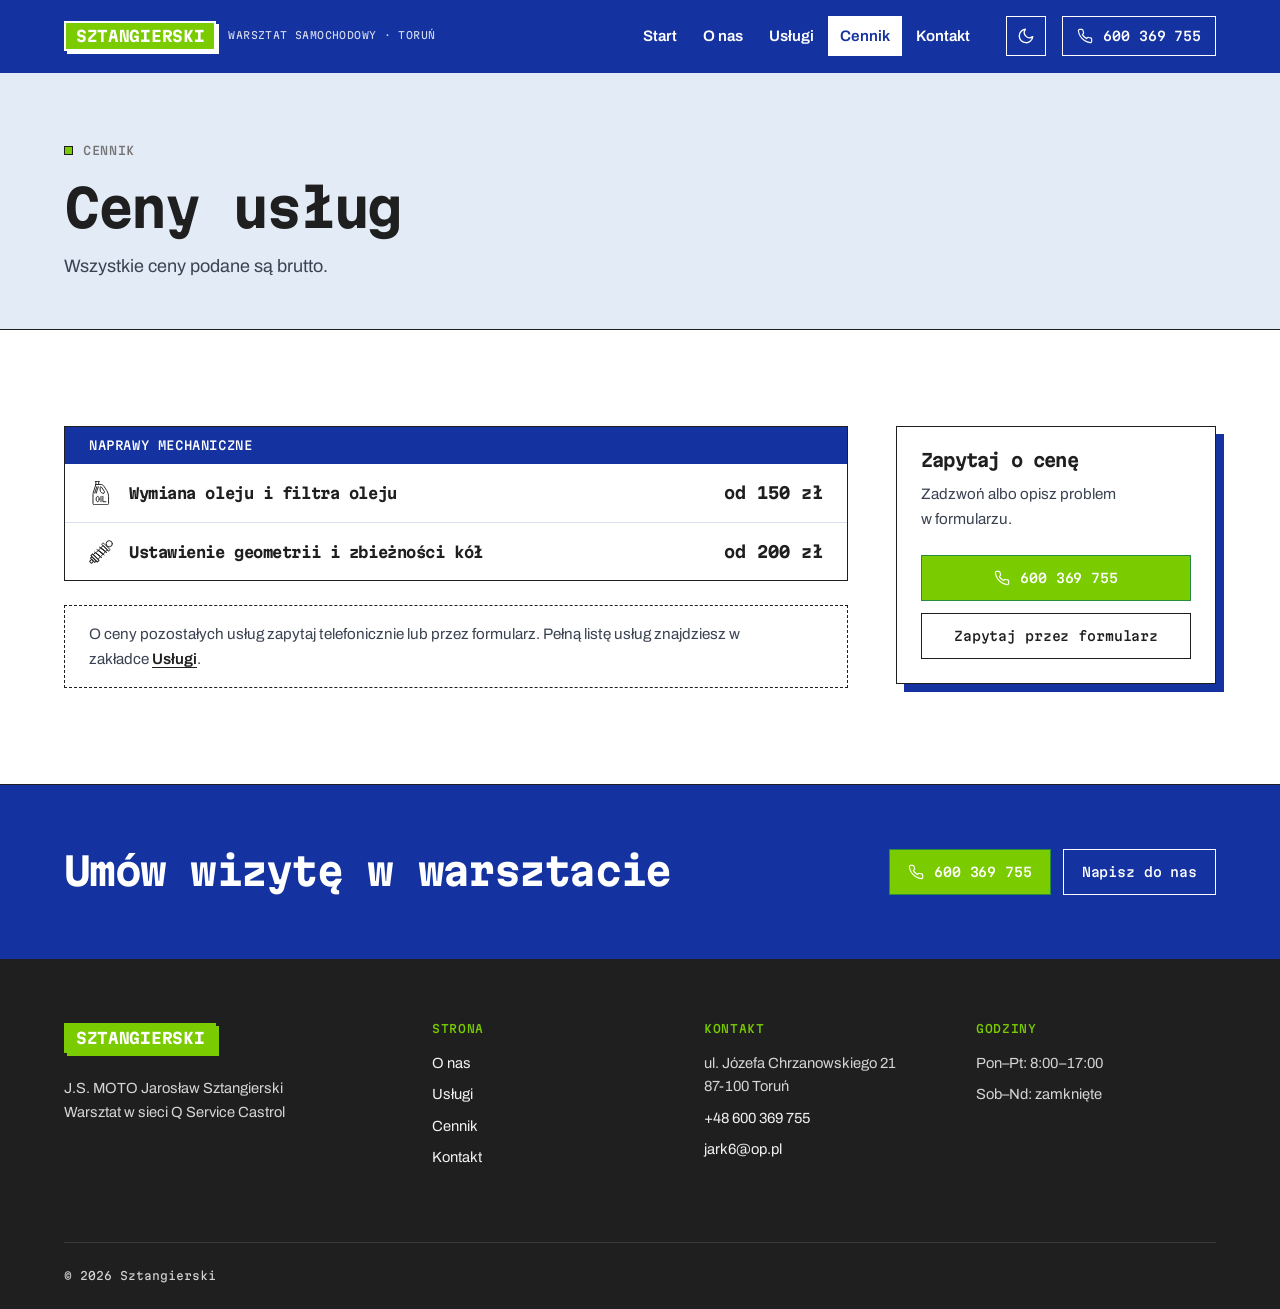
==== commit 40154625: "Kolory jak na stronie Q Service Castrol Rozmieszczenie barw 1:1 jak na qservicecastrol.eu: niebieski" ====
--- a/cennik.html
+++ b/cennik.html
@@ -5,7 +5,7 @@
   <meta name="viewport" content="width=device-width, initial-scale=1">
   <title>Cennik – Sztangierski, warsztat samochodowy Toruń</title>
   <meta name="description" content="Cennik warsztatu J.S. MOTO w Toruniu: wymiana oleju i filtra oleju od 150 zł brutto, geometria i zbieżność kół od 200 zł brutto.">
-  <meta name="theme-color" content="#eceef2">
+  <meta name="theme-color" content="#1533a0">
   <meta name="color-scheme" content="light dark">
   <script>
     (function () {
@@ -19,7 +19,7 @@
   <link rel="preconnect" href="https://fonts.googleapis.com">
   <link rel="preconnect" href="https://fonts.gstatic.com" crossorigin>
   <link href="https://fonts.googleapis.com/css2?family=Martian+Mono:wght@400;500;700&family=Archivo:wght@400;500;600;700&display=swap" rel="stylesheet">
-  <link rel="stylesheet" href="css/style.css?v=8">
+  <link rel="stylesheet" href="css/style.css?v=11">
 </head>
 <body>
   <a href="#main" class="skip-link">Przejdź do treści</a>
@@ -136,6 +136,6 @@
 
   <a href="#main" class="to-top" aria-label="Wróć na górę strony"><svg viewBox="0 0 24 24" fill="none" stroke="currentColor" stroke-width="1.75" stroke-linecap="round" stroke-linejoin="round" aria-hidden="true"><path d="M12 19V5M6 11l6-6 6 6"/></svg></a>
 
-  <script src="js/main.js?v=8" defer></script>
+  <script src="js/main.js?v=11" defer></script>
 </body>
 </html>
--- a/css/style.css
+++ b/css/style.css
@@ -8,40 +8,49 @@
 
 /* ---------- Tokeny: motyw jasny ---------- */
 :root {
-  /* Paleta A: granat i żółty – motyw jasny */
-  --bg: #eceef2;               /* jasnoszare tło strony */
-  --surface: #f6f7f9;          /* jaśniejsze sekcje */
-  --card: #ffffff;             /* karty */
-  --ink: #0c1a33;              /* granat – tekst i ramki */
-  --text: #0c1a33;
-  --text-2: #2a3550;
-  --muted: #566079;
-  --line: rgba(12, 26, 51, .16);   /* cienkie linie w tabelach */
-  --line-strong: #0c1a33;          /* ramki kart */
-
-  --primary: #16306b;          /* granatowe przyciski */
-  --primary-hover: #10255a;
+  /* Paleta Q Service Castrol – motyw jasny (rozmieszczenie 1:1 jak na qservicecastrol.eu) */
+  --bg: #ffffff;               /* białe tło strony */
+  --surface: #f2f6fb;          /* jasne kafelki i sekcje */
+  --card: #ffffff;
+  --hero-bg: #e3ebf7;          /* jasnoniebieska sekcja na górze strony */
+  --ink: #1f1f1f;              /* tekst i ramki */
+  --text: #1f1f1f;
+  --text-2: #3b4252;
+  --muted: #5f6672;
+  --label: #747474;            /* szare nagłówki sekcji */
+  --line: rgba(21, 51, 160, .16);
+  --line-strong: #1f1f1f;
+
+  --primary: #1533a0;          /* niebieskie przyciski */
+  --primary-hover: #10287f;
   --on-primary: #ffffff;
-  --primary-text: #1a3a8a;     /* linki i wyróżnienia tekstu */
-  --tag-bg: #ffc61a;           /* żółte plakietki i etykiety */
-  --tag-text: #0c1a33;
-  --shadow-hard: #0c1a33;      /* twardy granatowy cień kart */
-
-  --strip-bg: #0c1a33;         /* granatowe paski nagłówków kart */
+  --primary-text: #1533a0;
+  --green: #7acc01;            /* zielone przyciski i plakietki – biały tekst jak w Q Service */
+  --green-hover: #6ab500;
+  --on-green: #ffffff;
+  --green-dark: #298d3f;
+  --tag-bg: #7acc01;
+  --tag-text: #ffffff;
+  --shadow-hard: #1533a0;
+
+  --header-bg: #1533a0;        /* niebieski nagłówek z białym tekstem */
+  --header-text: #ffffff;
+
+  --strip-bg: #1533a0;
   --strip-text: #ffffff;
-  --strip-accent: #ffc61a;
-
-  --band-bg: #ffc61a;          /* żółty pas „Umów wizytę” */
-  --band-text: #0c1a33;
-  --band-btn-bg: #0c1a33;
+  --strip-accent: #7acc01;
+
+  --band-bg: #1533a0;          /* niebieski pas „Umów wizytę” */
+  --band-text: #ffffff;
+  --band-btn-bg: #7acc01;
   --band-btn-text: #ffffff;
-  --band-btn-border: #0c1a33;
-
-  --footer-bg: #0c1a33;
-  --footer-text: #aab3c5;
-  --footer-head: #ffc61a;
-
-  --success: #15803d;
+  --band-btn-border: #ffffff;
+
+  --footer-bg: #1f1f1f;        /* prawie czarna stopka */
+  --footer-text: #d5d5d5;
+  --footer-head: #7acc01;
+
+  --success: #20660f;
   --danger: #b91c1c;
   --map-filter: grayscale(.2);
 
@@ -68,40 +77,49 @@
 
 /* ---------- Tokeny: motyw ciemny ---------- */
 :root[data-theme="dark"] {
-  /* Paleta A: granat i żółty – motyw ciemny */
-  --bg: #0a0f1c;               /* granatowa czerń */
-  --surface: #0f1526;
-  --card: #141b2d;             /* ciemnogranatowe karty */
-  --ink: #e6eaf2;
-  --text: #e6eaf2;
-  --text-2: #c3cad8;
-  --muted: #8e97ab;
-  --line: rgba(230, 234, 242, .12);
-  --line-strong: #2a3550;
-
-  --primary: #ffc61a;          /* żółte przyciski */
-  --primary-hover: #ffd34d;
-  --on-primary: #0a0f1c;
-  --primary-text: #7d9bff;     /* jasnoniebieskie linki */
-  --tag-bg: #ffc61a;           /* żółte plakietki */
-  --tag-text: #0a0f1c;
-  --shadow-hard: #ffc61a;      /* żółty twardy cień */
-
-  --strip-bg: #05080f;
-  --strip-text: #e6eaf2;
-  --strip-accent: #ffc61a;
-
-  --band-bg: #ffc61a;
-  --band-text: #0a0f1c;
-  --band-btn-bg: #0a0f1c;
+  /* Paleta Q Service Castrol – motyw ciemny (pochodna barw sieci) */
+  --bg: #0b1026;
+  --surface: #0f1533;
+  --card: #141c42;
+  --hero-bg: #0f1840;
+  --ink: #e8edf8;
+  --text: #e8edf8;
+  --text-2: #c5cde0;
+  --muted: #959ebb;
+  --label: #959ebb;
+  --line: rgba(232, 237, 248, .12);
+  --line-strong: #2d3d82;
+
+  --primary: #1533a0;
+  --primary-hover: #1d40c2;
+  --on-primary: #ffffff;
+  --primary-text: #93a9ff;
+  --green: #7acc01;
+  --green-hover: #8fe01a;
+  --on-green: #ffffff;
+  --green-dark: #298d3f;
+  --tag-bg: #7acc01;
+  --tag-text: #ffffff;
+  --shadow-hard: #7acc01;
+
+  --header-bg: #1533a0;
+  --header-text: #ffffff;
+
+  --strip-bg: #1533a0;
+  --strip-text: #ffffff;
+  --strip-accent: #7acc01;
+
+  --band-bg: #1533a0;
+  --band-text: #ffffff;
+  --band-btn-bg: #7acc01;
   --band-btn-text: #ffffff;
-  --band-btn-border: #0a0f1c;
-
-  --footer-bg: #05080f;
-  --footer-text: #8e97ab;
-  --footer-head: #ffc61a;
-
-  --success: #4ade80;
+  --band-btn-border: #ffffff;
+
+  --footer-bg: #070b1c;
+  --footer-text: #c5cde0;
+  --footer-head: #7acc01;
+
+  --success: #6ee27a;
   --danger: #f87171;
   --map-filter: invert(.92) hue-rotate(180deg) saturate(.6) brightness(.95);
 
@@ -125,7 +143,7 @@
 ul, ol { margin: 0; padding: 0; list-style: none; }
 ::selection { background: var(--tag-bg); color: var(--tag-text); }
 :focus-visible { outline: 2px solid var(--primary); outline-offset: 3px; }
-:root[data-theme="dark"] :focus-visible { outline-color: #ffc61a; }
+:root[data-theme="dark"] :focus-visible { outline-color: #7acc01; }
 
 .container { position: relative; width: 100%; max-width: var(--max); margin-inline: auto; padding-inline: 24px; }
 @media (max-width: 640px) { .container { padding-inline: 16px; } }
@@ -137,7 +155,7 @@
 .kicker {
   display: inline-flex; align-items: center; gap: 10px;
   font-family: var(--font-mono); font-size: .72rem; font-weight: 500; letter-spacing: .06em;
-  text-transform: uppercase; color: var(--text-2);
+  text-transform: uppercase; color: var(--label);
 }
 .kicker::before { content: ""; width: 9px; height: 9px; background: var(--tag-bg); border: 1px solid var(--ink); flex-shrink: 0; transition: transform var(--dur-slow) var(--ease-out); }
 .lead { font-size: 1.125rem; line-height: 1.6; color: var(--text-2); }
@@ -186,7 +204,7 @@
 .theme-toggle:active { transform: scale(.94); }
 .theme-icon { position: absolute; inset: 0; display: grid; place-items: center; transition: transform 450ms var(--ease-out), opacity 250ms var(--ease-std); }
 .theme-icon svg { width: 18px; height: 18px; }
-:root[data-theme="dark"] .theme-icon-sun { color: #ffc61a; }
+:root[data-theme="dark"] .theme-icon-sun { color: #7acc01; }
 :root[data-theme="light"] .theme-icon-sun, :root:not([data-theme]) .theme-icon-sun { transform: rotate(90deg) scale(.4); opacity: 0; }
 :root[data-theme="dark"] .theme-icon-moon { transform: rotate(-90deg) scale(.4); opacity: 0; }
 
@@ -282,7 +300,7 @@
 .status { display: inline-flex; align-items: center; gap: 8px; font-weight: 600; font-size: .9rem; }
 .status-dot { width: 8px; height: 8px; background: currentColor; position: relative; flex-shrink: 0; opacity: .6; }
 .status.is-open { color: var(--success); }
-.info-panel-head .status.is-open { color: #4ade80; }
+.info-panel-head .status.is-open { color: #7acc01; }
 .status.is-open .status-dot { opacity: 1; }
 .status.is-open .status-dot::after { content: ""; position: absolute; inset: -4px; border: 1px solid currentColor; opacity: 0; animation: pulse 2.2s var(--ease-out) infinite; }
 .status.is-closed { color: var(--muted); }
@@ -424,7 +442,7 @@
 .lb-img.leave-left { opacity: 0; transform: translateX(-40px); }
 .lb-img.leave-right { opacity: 0; transform: translateX(40px); }
 .lb-cap { display: flex; gap: 16px; align-items: baseline; font-size: .95rem; color: #e4e4e7; padding-inline: 16px; }
-.lb-count { font-family: var(--font-mono); font-size: .75rem; color: #ffc61a; white-space: nowrap; }
+.lb-count { font-family: var(--font-mono); font-size: .75rem; color: #7acc01; white-space: nowrap; }
 .lb-btn { position: absolute; width: 46px; height: 46px; display: grid; place-items: center; cursor: pointer; color: #fff; background: transparent; border: 1px solid rgba(255, 255, 255, .5); transition: background-color var(--dur-fast) var(--ease-std); }
 .lb-btn:hover { background: rgba(255, 255, 255, .12); }
 .lb-btn svg { width: 20px; height: 20px; }
@@ -517,7 +535,7 @@
 .hours-card-head { display: flex; justify-content: space-between; align-items: center; gap: var(--space-4); padding: 12px var(--space-5); background: var(--strip-bg); color: var(--strip-text); }
 .hours-card h2 { font-size: .75rem; font-weight: 500; letter-spacing: .05em; text-transform: uppercase; color: var(--strip-text); }
 .hours-card-head .status { font-family: var(--font-mono); font-size: .65rem; text-transform: uppercase; color: var(--strip-accent); }
-.hours-card-head .status.is-open { color: #4ade80; }
+.hours-card-head .status.is-open { color: #7acc01; }
 @media (max-width: 520px) { .hours-card-head { flex-direction: column; align-items: flex-start; gap: 4px; } }
 .hours { width: 100%; border-collapse: collapse; }
 .hours th, .hours td { padding: 12px var(--space-5); border-bottom: 1px solid var(--line); text-align: left; font-weight: 400; }
@@ -551,7 +569,7 @@
 .field select option { background: var(--card); color: var(--text); }
 .field textarea { min-height: 140px; resize: vertical; }
 .field input:focus, .field select:focus, .field textarea:focus { outline: none; background: var(--card); box-shadow: 3px 3px 0 var(--primary); }
-:root[data-theme="dark"] .field input:focus, :root[data-theme="dark"] .field select:focus, :root[data-theme="dark"] .field textarea:focus { box-shadow: 3px 3px 0 #ffc61a; }
+:root[data-theme="dark"] .field input:focus, :root[data-theme="dark"] .field select:focus, :root[data-theme="dark"] .field textarea:focus { box-shadow: 3px 3px 0 #7acc01; }
 .field .hint { font-size: .85rem; color: var(--muted); margin-top: 6px; }
 .field .error { font-size: .85rem; color: var(--danger); margin-top: 6px; display: none; }
 .field.invalid input, .field.invalid textarea { border-color: var(--danger); }
@@ -657,3 +675,31 @@
 }
 
 .hero .intro > h1:first-child { margin-top: 0; }
+
+/* =========================================================
+   Rozmieszczenie kolorów jak na qservicecastrol.eu
+   ========================================================= */
+
+/* Niebieski nagłówek z białym tekstem – zmienne nadpisane lokalnie */
+.header {
+  --bg: var(--header-bg); --ink: var(--header-text); --text: var(--header-text);
+  --text-2: rgba(255, 255, 255, .82); --line: rgba(255, 255, 255, .22); --line-strong: rgba(255, 255, 255, .6);
+  --card: rgba(255, 255, 255, .12); --primary-text: #7acc01;
+  background: var(--header-bg); color: var(--header-text); border-bottom-color: var(--header-bg);
+}
+.header :focus-visible { outline-color: #ffffff; }
+.header .brand-name { border-color: #ffffff; box-shadow: 3px 3px 0 #ffffff; }
+
+/* Jasnoniebieskie sekcje na górze stron */
+.hero, .page-head { background: var(--hero-bg); }
+
+/* Zielone przyciski telefonu z białym tekstem (jak „Przez telefon” w Q Service) */
+.info-panel-foot .btn-primary,
+.nav-mobile-cta .btn-primary,
+.price-aside .btn-primary {
+  background: var(--green); color: var(--on-green); border-color: var(--green-dark);
+}
+.info-panel-foot .btn-primary:hover,
+.nav-mobile-cta .btn-primary:hover,
+.price-aside .btn-primary:hover { background: var(--green-hover); }
+.btn-band { border-color: var(--green-dark); }
